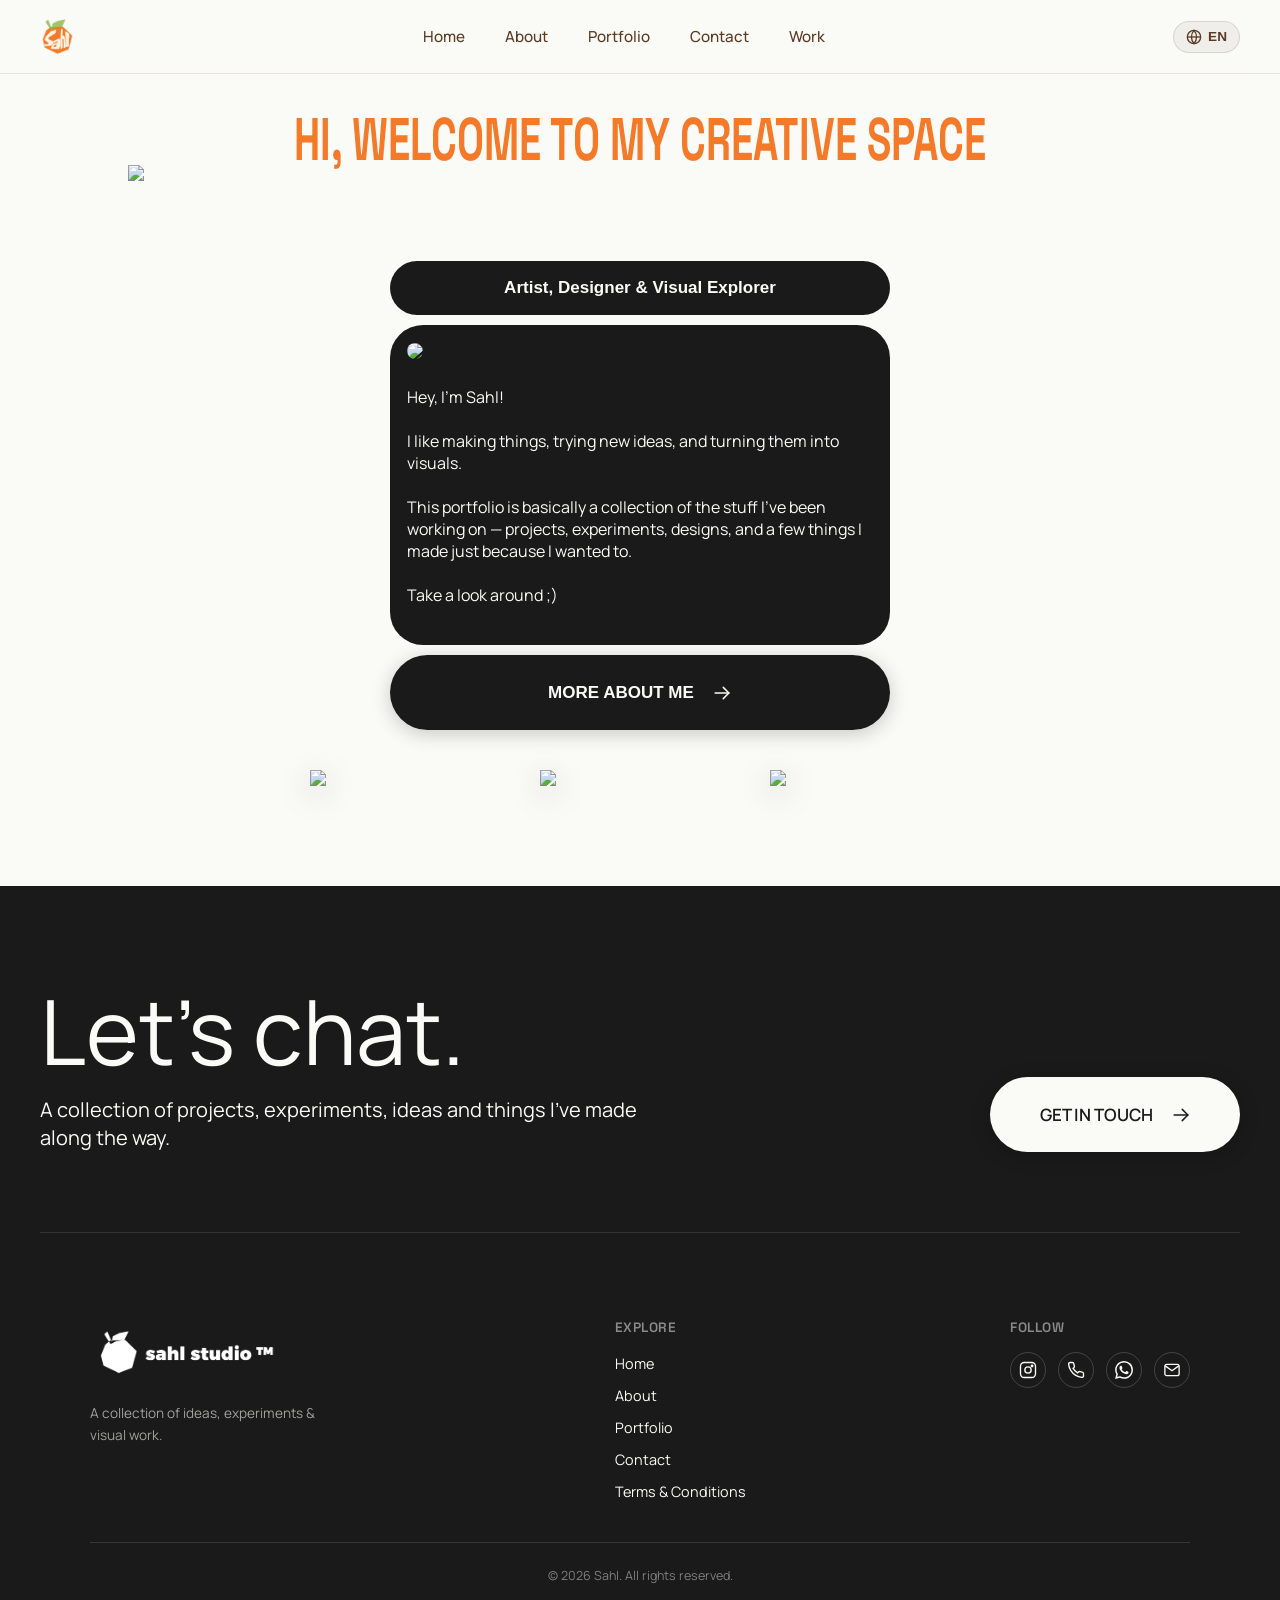
==== index.html @ f0169e0d "Update website" ====
<!DOCTYPE html>
<html lang="en">
<head>
  <meta charset="UTF-8">
  <meta http-equiv="CONTENT-TYPE" content="text/html; charset=UTF-8">
  <meta name="viewport" content="width=device-width, initial-scale=1.0">
  <meta name="description" content="Portfolio of Sahl Lahouaoui">
  <meta name="author" content="Sahl Lahouaoui">
  <meta name="theme-color" content="#1A1A1A">
  <link rel="icon" href="images/sahl studio logo favicon.webp">
  <meta property="og:title" content="Sahl Portfolio">
  <meta property="og:image" content="images/preview.jpg">
  <meta property="og:type" content="website">
  <link rel="stylesheet" href="styles/style.css"/>
  <link rel="preconnect" href="https://fonts.googleapis.com">
  <link rel="preconnect" href="https://fonts.gstatic.com" crossorigin>
  <link href="https://fonts.googleapis.com/css2?family=Manrope:wght@200..900&family=Space+Grotesk:wght@300..900&display=swap" rel="stylesheet">
  <title>Sahl Portfolio</title>
</head>
<body>
  <site-loader></site-loader>
  <script type="module" src="components/SiteLoader.js"></script>
  <site-theme></site-theme>
  <site-header></site-header>
  <protected-img></protected-img>
  
  <section class="hero">
    <h1 class="hero-titel" >Hi</h1>
    <h1 class="hero-subtitel-phone" >WELCOME TO MY CREATIVE SPACE</h1>
    <h1 class="hero-subtitel-pc" data-i18n="hero_subtitel_pc" data-i18n-fit>HI, WELCOME TO MY CREATIVE SPACE</h1>
    <img src="images/home/hero img.webp" class="hero-img protected">
  </section>
  
  <section class="about" id="about">
    <div class="item1">Artist, Designer & Visual Explorer</div>
    <div class="item2">
      <img src="images/home/my profile.webp">
      <br>
      <br>
      <p>Hey, I’m Sahl!‎
        <br><br>I like making things, trying new ideas, and turning them into visuals.‎
        <br><br>‎This portfolio is basically a collection of the stuff I’ve been working on — projects, experiments, designs, and a few things I made just because I wanted to.‎
        <br><br>Take a look around ;) <br><br>
      </p>
    </div>
    <div class="item3">
      <a href="200.html" class="about-button">
      <span data-i18n="span_about">MORE ABOUT ME</span>
        <span class="arrow">
          <svg viewBox="0 0 20 20" fill="none" aria-hidden="true">
            <path
              d="M3.125 10H16.875"
              stroke="currentColor"
              stroke-width="1.5"
              stroke-linecap="round"
              stroke-linejoin="round"
              />
            <path
              d="M11.25 4.375L16.875 10L11.25 15.625"
              stroke="currentColor"
              stroke-width="1.5"
              stroke-linecap="round"
              stroke-linejoin="round"
              />
          </svg>
        </span>
      </a>
    </div>
  </section>
  
  </section>
  <section class="portfolio">
    <div class="port-links" >
      <a href="photography.html"><img src="images/home/link-img-photo.webp" class="protected"></a>
      <a href="200.html"><img src="images/home/link-img-design.webp" class="protected"></a>
      <a href="ART.html"><img src="images/home/link-img-art.webp" class="protected"></a>
    </div>
  </section>
 
  
  
  
        <!-- =========================
           CONTACT SECTION
      ========================= -->

      <section class="contact-section" id="contact">
        <div class="contact-top">
          <div class="contact-text">
            <h2 data-i18n="h2_contact">Let’s chat.</h2>
            <p data-i18n="p_contact">A collection of projects, experiments, ideas and things I’ve made along the way.</p>
          </div>
          <a href="200.html" class="contact-button">
            <span data-i18n="span_contact">GET IN TOUCH</span>
            <span class="arrow">
              <svg viewBox="0 0 20 20" fill="none" aria-hidden="true">
                <path
                  d="M3.125 10H16.875"
                  stroke="currentColor"
                  stroke-width="1.5"
                  stroke-linecap="round"
                  stroke-linejoin="round"
                />
                <path
                  d="M11.25 4.375L16.875 10L11.25 15.625"
                  stroke="currentColor"
                  stroke-width="1.5"
                  stroke-linecap="round"
                  stroke-linejoin="round"
                />
              </svg>
            </span>
          </a>
        </div>
        <div class="contact-line"></div>
      </section>
  
  <site-footer></site-footer>
  <script type="module" src="components/SiteFooter.js"></script>
  <script type="module" src="components/SiteHeader.js"></script>
  <script type="module" src="components/Theme.js"></script>
  <script type="module" src="components/ProtectedImg.js"></script>

  <script>
const IMAGE_BACKEND = "https://image-backend-kappa.vercel.app";

document.querySelectorAll("img").forEach(img => {
    const src = img.getAttribute("src");

    if (!src || !src.startsWith("images/")) return;

    const path = src.replace(/^images\//, "");

    img.src = `${IMAGE_BACKEND}/image/${path}?width=800`;

    img.srcset = `
        ${IMAGE_BACKEND}/image/${path}?width=400 400w,
        ${IMAGE_BACKEND}/image/${path}?width=800 800w,
        ${IMAGE_BACKEND}/image/${path}?width=1200 1200w
    `;

    img.sizes = "100vw";

    img.loading = "lazy";
    img.decoding = "async";
});
</script>

</body>
</html>
---- styles/style.css ----
.invisible-space {
  display: none;
}

.hero {
  display: flex;
  flex-direction: column;
  align-items: center;
  justify-items: center;
  margin: 40px 0px 80px 0;
}

.hero-titel {
  font-size: 320px;
  font-weight: 900;
  color: var(--black);
  display: none;
}

.hero-subtitel-pc {
  font-size: 40px;
  font-weight: 900;
  color: var(--orange);
  transform: scaleY(1.5);
}

.hero-subtitel-phone {
  display: none;
}

.hero-img {
  width: 80%;
  height: auto;
}

.portfolio {
  display: flex;
  justify-content: center;
  margin: 40px 0 100px 0;
}

.port-links {
  display: flex;
  justify-content: center;
  align-items: center;
  gap: 30px;
}

.port-links img {
  width: 200px;
  height: auto;
  display: block;
  filter: drop-shadow(0 8px 15px rgba(0, 0, 0, 0.2));
}
    
        /* =========================
           CONTACT
        ========================= */
.contact-section {
  background: var(--black);
  color: var(--white);
  padding: 100px 40px 30px;
  margin-top: 30px;
}

.contact-top {
  display: flex;
  justify-content: space-between;
  align-items: flex-end;
  gap: 60px;
}

.contact-text {
  max-width: 700px;
}

.contact-text h2 {
  margin: 0 0 20px;
  font-size: 90px;
  font-weight: 400;
  line-height: 1;
}

.contact-text p {
  margin: 0;
  max-width: 650px;
  font-size: 20px;
  line-height: 1.4;
}

.contact-line {
  width: 100%;
  height: 1px;
  background: #333;
  margin-top: 80px;
}
.contact-button{
  background: var(--white);
  color: var(--black);
}


/*==========================
      About section
============================*/

.about {
  display: grid;
  grid-template-columns: 500px;
  grid-template-rows: auto;
  gap: 10px;
  
  justify-content: center;
  align-content: center;
}

.item1,
.item2,
.item3 {
  background-color: var(--black);
  color: var(--white);
  padding: 17px;
  border-radius: 33px;
  
  font-size: 17px;
  font-family: 'Manrope' , sans-serif;
}

.item1 {
  border-radius: 100px;
  font-family: 'SpaceGrotesk', sans-serif;
  text-align: center;
  font-weight: 600;
}

.item2 {
  font-size: 16px;
}
.item2 img {
  width: 150px;
  height: auto;
  border-radius: 15px;
}

.item3 {
  border-radius: 100px;
  padding: 0;
  font-family: 'SpaceGrotesk', sans-serif;
}
.item3 a {
  color: var(--white);
}


/* ======= buttons css =======*/
.about-button,
.contact-button {
  min-width: 250px;
  height: 75px;
  
  display: flex;
  align-items: center;
  justify-content: center;
  gap: 18px;
  

  border-radius: 100px;
  text-decoration: none;

  font-size: 17px;
  font-weight: 600;

  box-shadow: 0 4px 20px rgba(0, 0, 0, 0.2);

  transition:
  transform 0.2s ease,
  box-shadow 0.2s ease,
  filter 0.2s ease;
}
.about-button .arrow,
.contact-button .arrow {
  width: 20px;
  height: 20px;
  display: flex;
  flex-shrink: 0;
  
  transition: transform 0.3s ease;
}
.about-button svg,
.contact-button svg {
  width: 100%;
  height: 100%;
}
.about-button:horer,
.contact-button:hover {
  filter: brightness(1.1);
}
.about-button:horer .arrow,
.contact-button:hover .arrow {
  transform: translateX(6px);
}
.about-button:active,
.contact-button:active {
  transform: translateY(3px);
  box-shadow: 0 1px 0 rgba(0, 0, 0, 0.2);
  filter: brightness(0.95);
}
/* ===== RESPONSIVE: phone size ===== */
@media (max-width: 768px) {
  .hero {
    margin-top: 0;
    width: 100%;
    max-width: 100vw;
    overflow: hidden;
  }
  .hero-titel{
    margin-top: 40px;
    line-height: 0.7;
    display: block;
  }
    
  .hero-subtitel-pc {
    display: none;
  }
    
  .hero-subtitel-phone {
    font-size: 17px;
    font-weight: 900;
    color: var(--orange);
    display: block;
  }
  .hero-img {
    width: 180%;
    margin-top: 10px;
  }
  .port-links {
    flex-direction: column;
  }
  .port-links {
    gap: 20px;
  }
  .contact-section {
    padding: 60px 24px 25px;
  }
  .contact-top {
    display: block;
  }
  .contact-text {
    max-width: none;
  }

  .contact-text h2 {
    font-size: 58px;
    margin-bottom: 35px;
    letter-spacing: -2px;
  }

  .contact-text p {
    font-size: 21px;
    line-height: 1.45;
    margin-bottom: 55px;
  }

  .contact-button {
    width: 100%;
    min-width: 0;
    height: 95px;
    font-size: 18px;
  }

  .contact-line {
    margin-top: 60px;
  }
  .about {
    grid-template-columns: 330px; 
  }
}
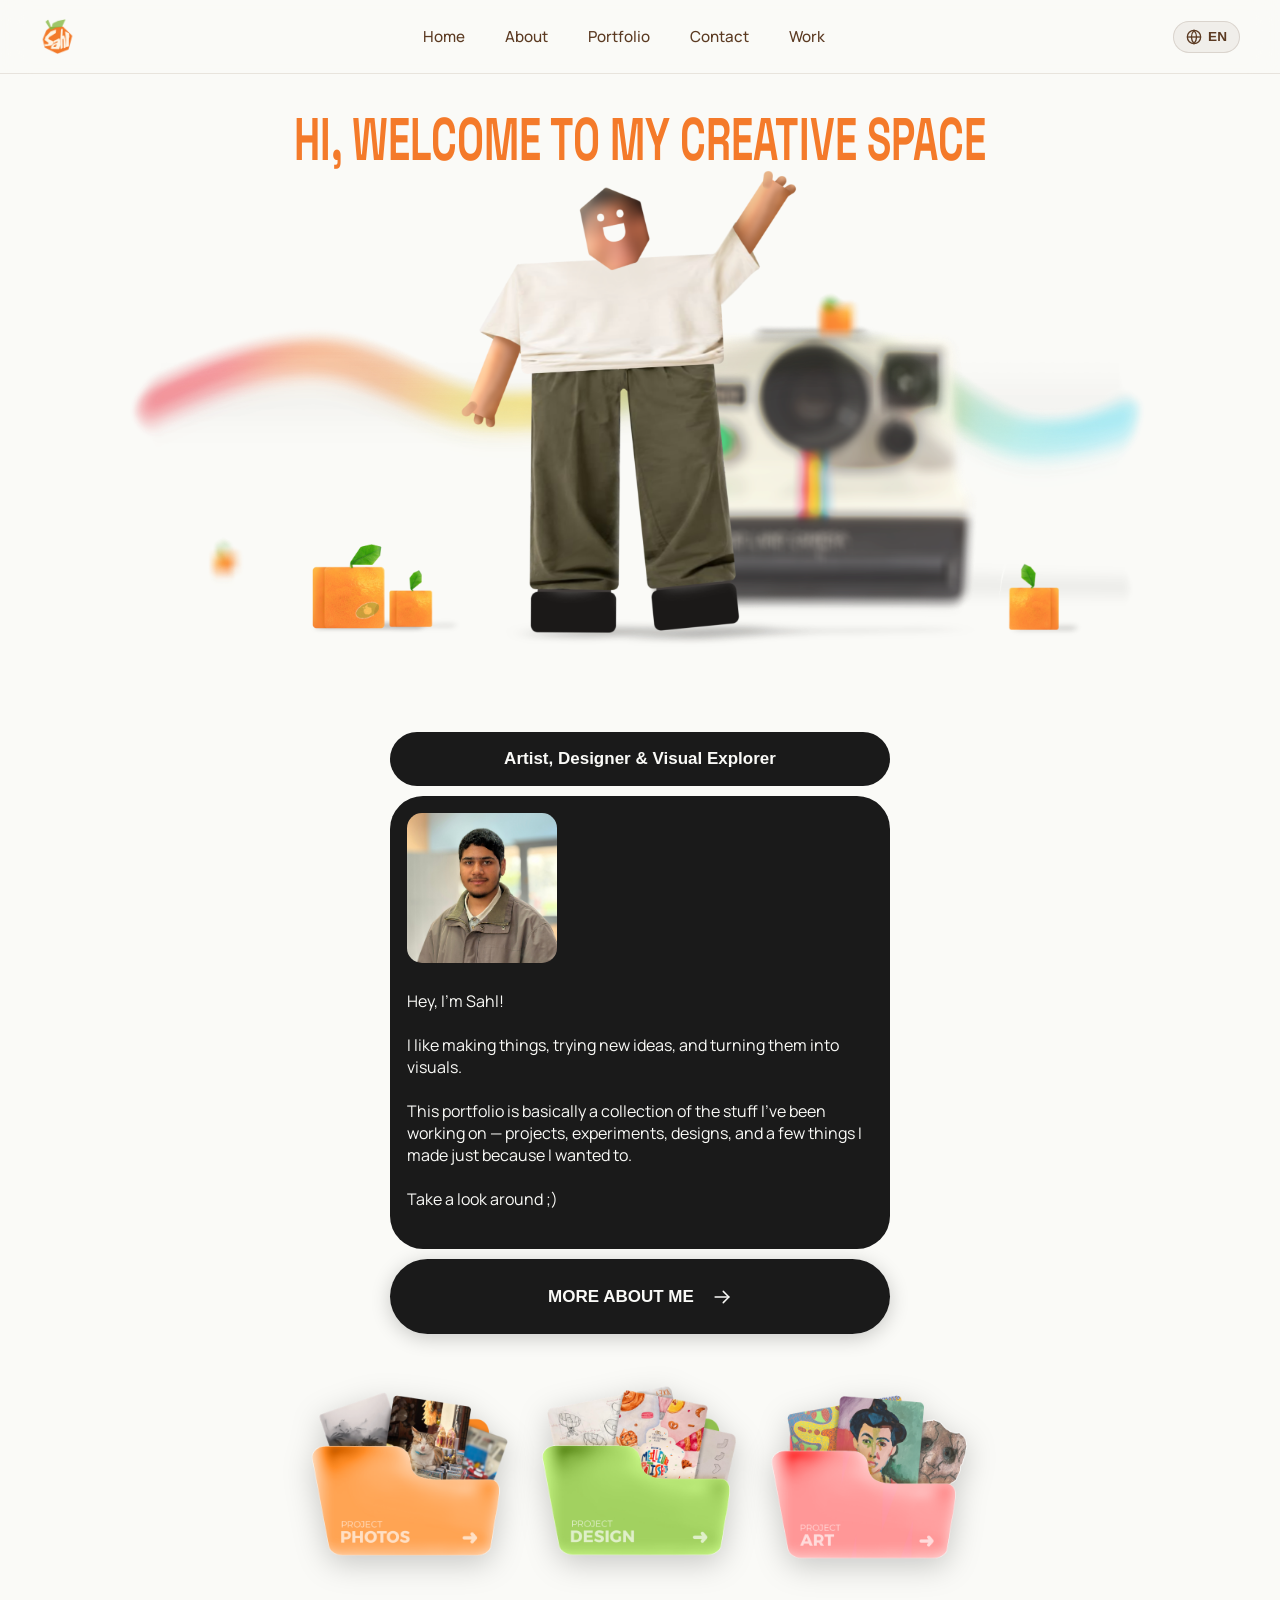
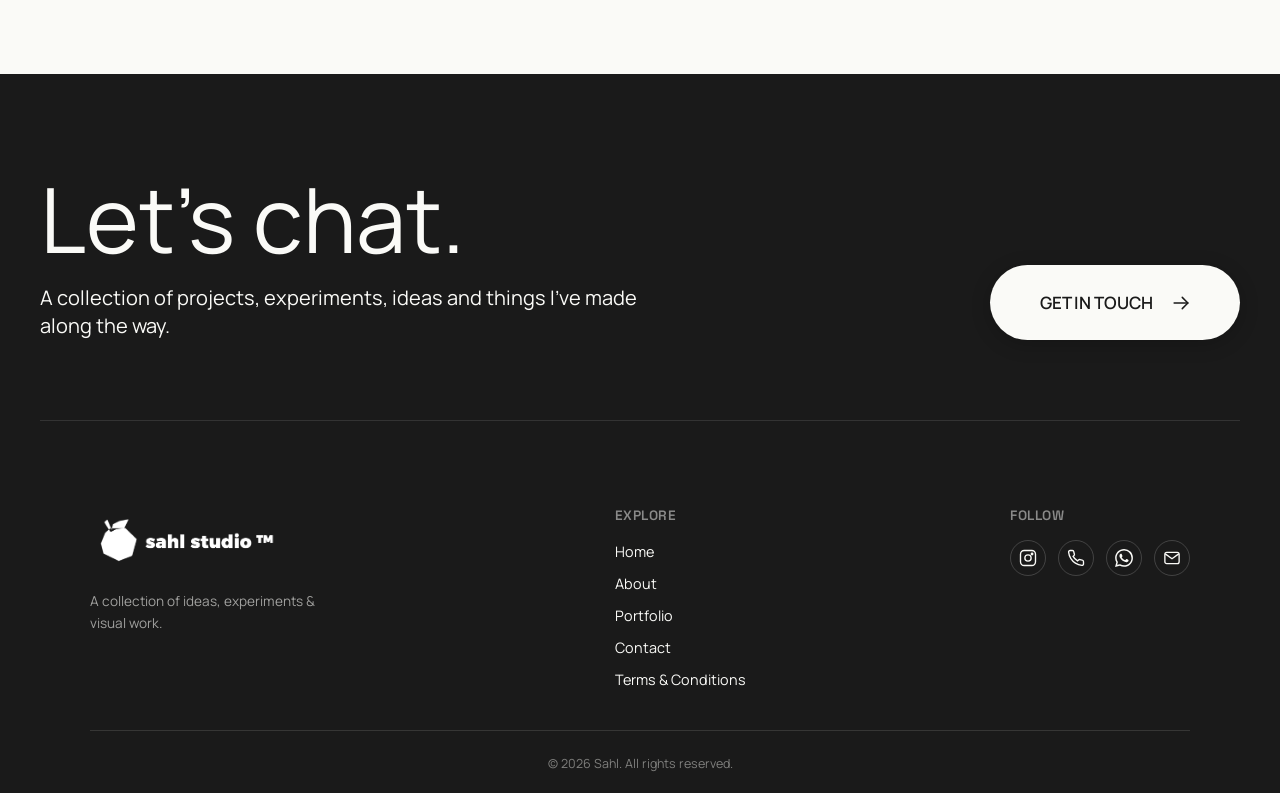
==== commit d3e84a72: "Update website" ====
--- a/index.html
+++ b/index.html
@@ -121,30 +121,7 @@
   <script type="module" src="components/Theme.js"></script>
   <script type="module" src="components/ProtectedImg.js"></script>
 
-  <script>
-const IMAGE_BACKEND = "https://image-backend-kappa.vercel.app";
-
-document.querySelectorAll("img").forEach(img => {
-    const src = img.getAttribute("src");
-
-    if (!src || !src.startsWith("images/")) return;
-
-    const path = src.replace(/^images\//, "");
-
-    img.src = `${IMAGE_BACKEND}/image/${path}?width=800`;
-
-    img.srcset = `
-        ${IMAGE_BACKEND}/image/${path}?width=400 400w,
-        ${IMAGE_BACKEND}/image/${path}?width=800 800w,
-        ${IMAGE_BACKEND}/image/${path}?width=1200 1200w
-    `;
-
-    img.sizes = "100vw";
-
-    img.loading = "lazy";
-    img.decoding = "async";
-});
-</script>
+  
 
 </body>
 </html>
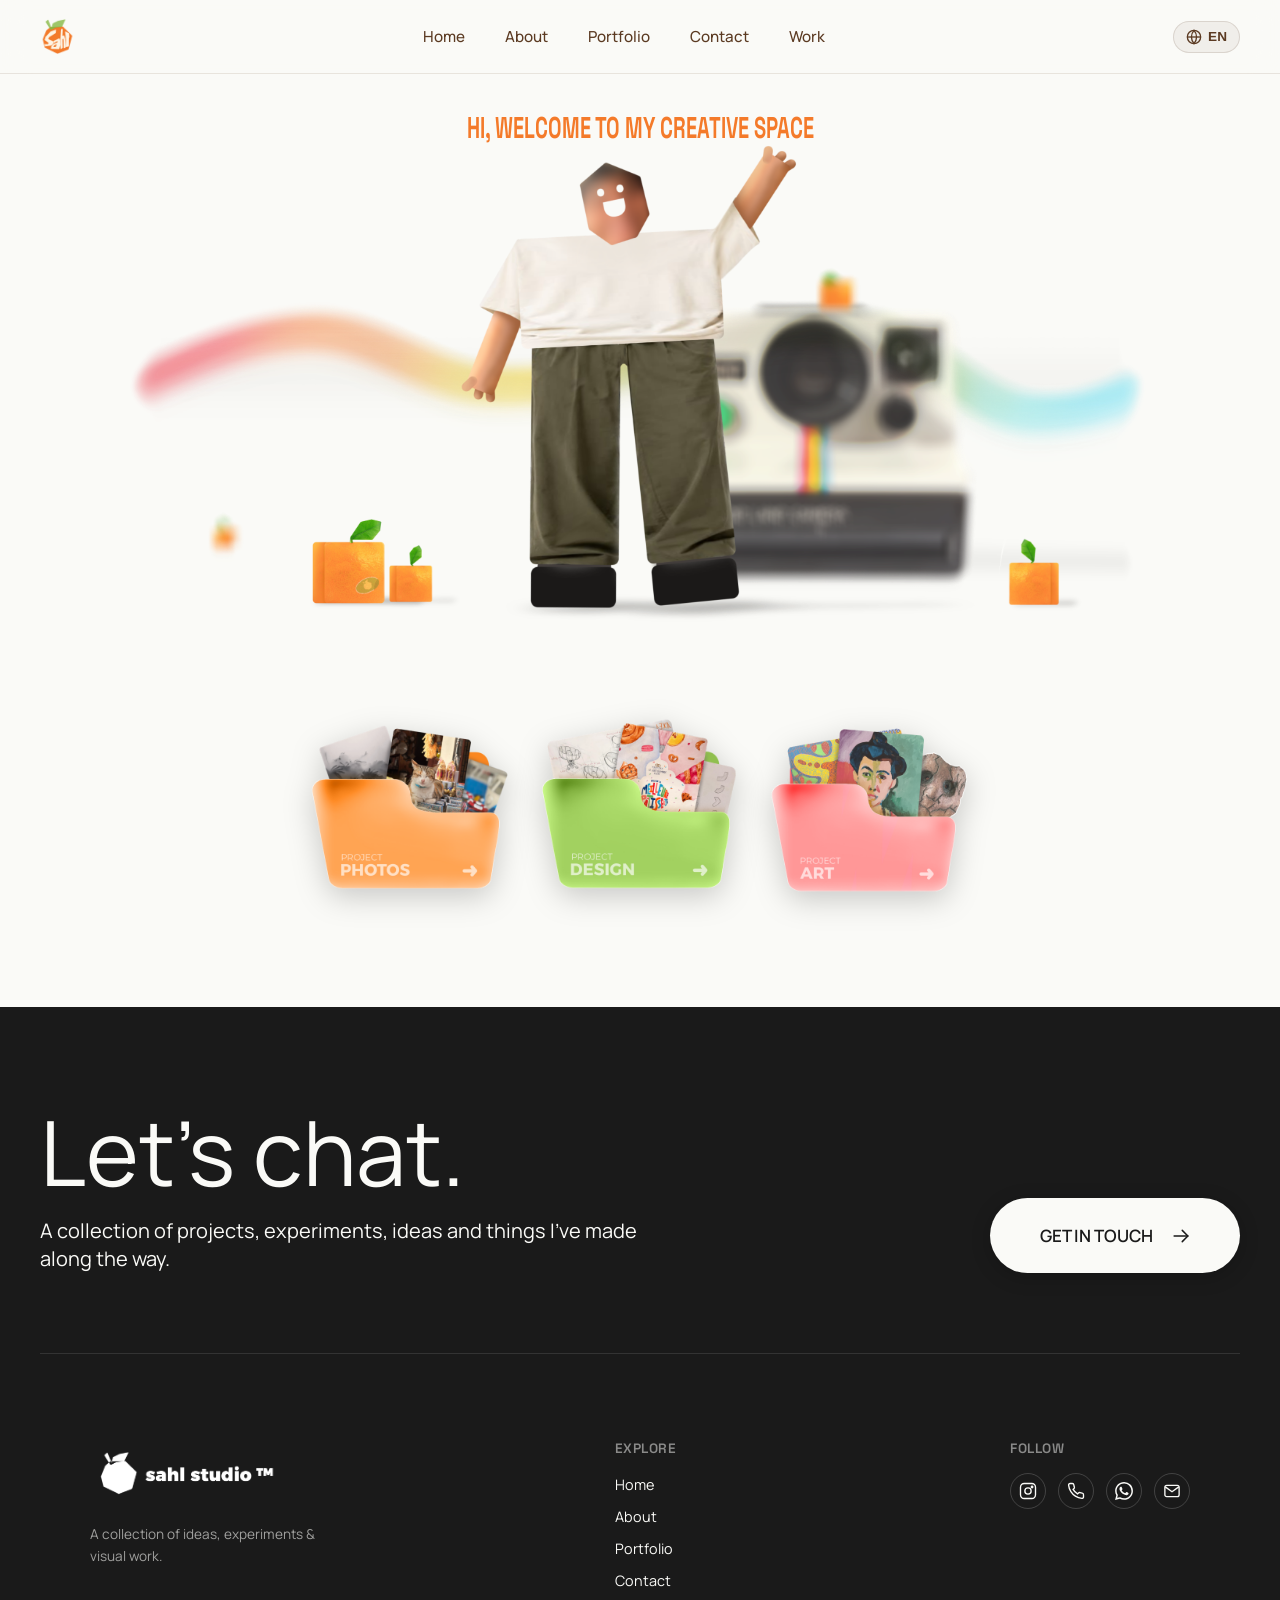
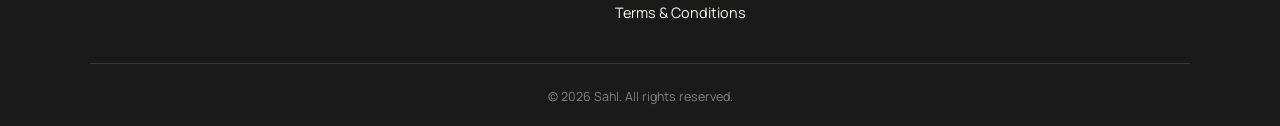
==== commit 2675b1f5: "Update website" ====
--- a/index.html
+++ b/index.html
@@ -1,127 +1,95 @@
-<!DOCTYPE html>
+<!doctype html>
 <html lang="en">
-<head>
-  <meta charset="UTF-8">
-  <meta http-equiv="CONTENT-TYPE" content="text/html; charset=UTF-8">
-  <meta name="viewport" content="width=device-width, initial-scale=1.0">
-  <meta name="description" content="Portfolio of Sahl Lahouaoui">
-  <meta name="author" content="Sahl Lahouaoui">
-  <meta name="theme-color" content="#1A1A1A">
-  <link rel="icon" href="images/sahl studio logo favicon.webp">
-  <meta property="og:title" content="Sahl Portfolio">
-  <meta property="og:image" content="images/preview.jpg">
-  <meta property="og:type" content="website">
-  <link rel="stylesheet" href="styles/style.css"/>
-  <link rel="preconnect" href="https://fonts.googleapis.com">
-  <link rel="preconnect" href="https://fonts.gstatic.com" crossorigin>
-  <link href="https://fonts.googleapis.com/css2?family=Manrope:wght@200..900&family=Space+Grotesk:wght@300..900&display=swap" rel="stylesheet">
-  <title>Sahl Portfolio</title>
-</head>
-<body>
-  <site-loader></site-loader>
-  <script type="module" src="components/SiteLoader.js"></script>
-  <site-theme></site-theme>
-  <site-header></site-header>
-  <protected-img></protected-img>
-  
-  <section class="hero">
-    <h1 class="hero-titel" >Hi</h1>
-    <h1 class="hero-subtitel-phone" >WELCOME TO MY CREATIVE SPACE</h1>
-    <h1 class="hero-subtitel-pc" data-i18n="hero_subtitel_pc" data-i18n-fit>HI, WELCOME TO MY CREATIVE SPACE</h1>
-    <img src="images/home/hero img.webp" class="hero-img protected">
-  </section>
-  
-  <section class="about" id="about">
-    <div class="item1">Artist, Designer & Visual Explorer</div>
-    <div class="item2">
-      <img src="images/home/my profile.webp">
-      <br>
-      <br>
-      <p>Hey, I’m Sahl!‎
-        <br><br>I like making things, trying new ideas, and turning them into visuals.‎
-        <br><br>‎This portfolio is basically a collection of the stuff I’ve been working on — projects, experiments, designs, and a few things I made just because I wanted to.‎
-        <br><br>Take a look around ;) <br><br>
-      </p>
-    </div>
-    <div class="item3">
-      <a href="200.html" class="about-button">
-      <span data-i18n="span_about">MORE ABOUT ME</span>
-        <span class="arrow">
-          <svg viewBox="0 0 20 20" fill="none" aria-hidden="true">
-            <path
-              d="M3.125 10H16.875"
-              stroke="currentColor"
-              stroke-width="1.5"
-              stroke-linecap="round"
-              stroke-linejoin="round"
-              />
-            <path
-              d="M11.25 4.375L16.875 10L11.25 15.625"
-              stroke="currentColor"
-              stroke-width="1.5"
-              stroke-linecap="round"
-              stroke-linejoin="round"
-              />
-          </svg>
-        </span>
-      </a>
-    </div>
-  </section>
-  
-  </section>
-  <section class="portfolio">
-    <div class="port-links" >
-      <a href="photography.html"><img src="images/home/link-img-photo.webp" class="protected"></a>
-      <a href="200.html"><img src="images/home/link-img-design.webp" class="protected"></a>
-      <a href="ART.html"><img src="images/home/link-img-art.webp" class="protected"></a>
-    </div>
-  </section>
- 
-  
-  
-  
+    <head>
+        <meta charset="UTF-8" />
+        <meta http-equiv="CONTENT-TYPE" content="text/html; charset=UTF-8" />
+        <meta name="viewport" content="width=device-width, initial-scale=1.0" />
+        <meta name="description" content="Portfolio of Sahl Lahouaoui" />
+        <meta name="author" content="Sahl Lahouaoui" />
+        <meta name="theme-color" content="#1A1A1A" />
+        <link rel="icon" href="images/sahl studio logo favicon.webp" />
+        <meta property="og:title" content="Sahl Portfolio" />
+        <meta property="og:image" content="images/preview.jpg" />
+        <meta property="og:type" content="website" />
+        <link rel="stylesheet" href="styles/style.css" />
+        <link rel="preconnect" href="https://fonts.googleapis.com" />
+        <link rel="preconnect" href="https://fonts.gstatic.com" crossorigin />
+        <link
+            rel="stylesheet"
+            href="https://fonts.googleapis.com/css2?family=Manrope:wght@200..800&family=Space+Grotesk:wght@300..700&display=swap"
+        />
+        <title>Sahl Portfolio</title>
+    </head>
+    <body>
+        <site-loader></site-loader>
+        <script type="module" src="components/SiteLoader.js"></script>
+        <site-theme></site-theme>
+        <site-header></site-header>
+        <protected-img></protected-img>
+
+        <section class="hero">
+            <h1 class="hero-titel">Hi</h1>
+            <h1 class="hero-subtitel-phone">WELCOME TO MY CREATIVE SPACE</h1>
+            <h1 class="hero-subtitel-pc" data-i18n="hero_subtitel_pc" data-i18n-fit>
+                HI, WELCOME TO MY CREATIVE SPACE
+            </h1>
+            <img src="images/home/hero img.webp" class="hero-img protected" />
+        </section>
+
+        <section class="portfolio">
+            <div class="port-links">
+                <a href="photography.html"
+                    ><img src="images/home/link-img-photo.webp" class="protected"
+                /></a>
+                <a href="design.html"
+                    ><img src="images/home/link-img-design.webp" class="protected"
+                /></a>
+                <a href="ART.html"><img src="images/home/link-img-art.webp" class="protected" /></a>
+            </div>
+        </section>
+
         <!-- =========================
            CONTACT SECTION
       ========================= -->
 
-      <section class="contact-section" id="contact">
-        <div class="contact-top">
-          <div class="contact-text">
-            <h2 data-i18n="h2_contact">Let’s chat.</h2>
-            <p data-i18n="p_contact">A collection of projects, experiments, ideas and things I’ve made along the way.</p>
-          </div>
-          <a href="200.html" class="contact-button">
-            <span data-i18n="span_contact">GET IN TOUCH</span>
-            <span class="arrow">
-              <svg viewBox="0 0 20 20" fill="none" aria-hidden="true">
-                <path
-                  d="M3.125 10H16.875"
-                  stroke="currentColor"
-                  stroke-width="1.5"
-                  stroke-linecap="round"
-                  stroke-linejoin="round"
-                />
-                <path
-                  d="M11.25 4.375L16.875 10L11.25 15.625"
-                  stroke="currentColor"
-                  stroke-width="1.5"
-                  stroke-linecap="round"
-                  stroke-linejoin="round"
-                />
-              </svg>
-            </span>
-          </a>
-        </div>
-        <div class="contact-line"></div>
-      </section>
-  
-  <site-footer></site-footer>
-  <script type="module" src="components/SiteFooter.js"></script>
-  <script type="module" src="components/SiteHeader.js"></script>
-  <script type="module" src="components/Theme.js"></script>
-  <script type="module" src="components/ProtectedImg.js"></script>
+        <section class="contact-section" id="contact">
+            <div class="contact-top">
+                <div class="contact-text">
+                    <h2 data-i18n="h2_contact">Let’s chat.</h2>
+                    <p data-i18n="p_contact">
+                        A collection of projects, experiments, ideas and things I’ve made along the
+                        way.
+                    </p>
+                </div>
+                <a href="200.html" class="contact-button">
+                    <span data-i18n="span_contact">GET IN TOUCH</span>
+                    <span class="arrow">
+                        <svg viewBox="0 0 20 20" fill="none" aria-hidden="true">
+                            <path
+                                d="M3.125 10H16.875"
+                                stroke="currentColor"
+                                stroke-width="1.5"
+                                stroke-linecap="round"
+                                stroke-linejoin="round"
+                            />
+                            <path
+                                d="M11.25 4.375L16.875 10L11.25 15.625"
+                                stroke="currentColor"
+                                stroke-width="1.5"
+                                stroke-linecap="round"
+                                stroke-linejoin="round"
+                            />
+                        </svg>
+                    </span>
+                </a>
+            </div>
+            <div class="contact-line"></div>
+        </section>
 
-  
-
-</body>
+        <site-footer></site-footer>
+        <script type="module" src="components/SiteFooter.js"></script>
+        <script type="module" src="components/SiteHeader.js"></script>
+        <script type="module" src="components/Theme.js"></script>
+        <script type="module" src="components/ProtectedImg.js"></script>
+    </body>
 </html>
--- a/styles/style.css
+++ b/styles/style.css
@@ -1,281 +1,220 @@
-
-
 .invisible-space {
-  display: none;
+    display: none;
 }
 
 .hero {
-  display: flex;
-  flex-direction: column;
-  align-items: center;
-  justify-items: center;
-  margin: 40px 0px 80px 0;
+    display: flex;
+    flex-direction: column;
+    align-items: center;
+    justify-items: center;
+    margin: 40px 0px 80px 0;
 }
 
 .hero-titel {
-  font-size: 320px;
-  font-weight: 900;
-  color: var(--black);
-  display: none;
+    font-size: 320px;
+    font-weight: 900;
+    color: var(--black);
+    display: none;
 }
 
 .hero-subtitel-pc {
-  font-size: 40px;
-  font-weight: 900;
-  color: var(--orange);
-  transform: scaleY(1.5);
+    font-size: 20px;
+    font-weight: 900;
+    color: var(--orange);
+    transform: scaleY(1.5);
 }
 
 .hero-subtitel-phone {
-  display: none;
+    display: none;
 }
 
 .hero-img {
-  width: 80%;
-  height: auto;
+    width: 80%;
+    height: auto;
 }
 
 .portfolio {
-  display: flex;
-  justify-content: center;
-  margin: 40px 0 100px 0;
+    display: flex;
+    justify-content: center;
+    margin: 40px 0 100px 0;
 }
 
 .port-links {
-  display: flex;
-  justify-content: center;
-  align-items: center;
-  gap: 30px;
+    display: flex;
+    justify-content: center;
+    align-items: center;
+    gap: 30px;
 }
 
 .port-links img {
-  width: 200px;
-  height: auto;
-  display: block;
-  filter: drop-shadow(0 8px 15px rgba(0, 0, 0, 0.2));
-}
-    
-        /* =========================
+    width: 200px;
+    height: auto;
+    display: block;
+    filter: drop-shadow(0 8px 15px rgba(0, 0, 0, 0.2));
+    transition: transform 0.3s ease;
+}
+.port-links img:hover {
+    transform: scale(1.05);
+}
+
+/* =========================
            CONTACT
-        ========================= */
+========================= */
 .contact-section {
-  background: var(--black);
-  color: var(--white);
-  padding: 100px 40px 30px;
-  margin-top: 30px;
+    background: var(--black);
+    color: var(--white);
+    padding: 100px 40px 30px;
+    margin-top: 30px;
 }
 
 .contact-top {
-  display: flex;
-  justify-content: space-between;
-  align-items: flex-end;
-  gap: 60px;
+    display: flex;
+    justify-content: space-between;
+    align-items: flex-end;
+    gap: 60px;
 }
 
 .contact-text {
-  max-width: 700px;
+    max-width: 700px;
 }
 
 .contact-text h2 {
-  margin: 0 0 20px;
-  font-size: 90px;
-  font-weight: 400;
-  line-height: 1;
+    margin: 0 0 20px;
+    font-size: 90px;
+    font-weight: 400;
+    line-height: 1;
 }
 
 .contact-text p {
-  margin: 0;
-  max-width: 650px;
-  font-size: 20px;
-  line-height: 1.4;
+    margin: 0;
+    max-width: 650px;
+    font-size: 20px;
+    line-height: 1.4;
 }
 
 .contact-line {
-  width: 100%;
-  height: 1px;
-  background: #333;
-  margin-top: 80px;
-}
-.contact-button{
-  background: var(--white);
-  color: var(--black);
-}
-
-
-/*==========================
-      About section
-============================*/
-
-.about {
-  display: grid;
-  grid-template-columns: 500px;
-  grid-template-rows: auto;
-  gap: 10px;
-  
-  justify-content: center;
-  align-content: center;
-}
-
-.item1,
-.item2,
-.item3 {
-  background-color: var(--black);
-  color: var(--white);
-  padding: 17px;
-  border-radius: 33px;
-  
-  font-size: 17px;
-  font-family: 'Manrope' , sans-serif;
-}
-
-.item1 {
-  border-radius: 100px;
-  font-family: 'SpaceGrotesk', sans-serif;
-  text-align: center;
-  font-weight: 600;
-}
-
-.item2 {
-  font-size: 16px;
-}
-.item2 img {
-  width: 150px;
-  height: auto;
-  border-radius: 15px;
-}
-
-.item3 {
-  border-radius: 100px;
-  padding: 0;
-  font-family: 'SpaceGrotesk', sans-serif;
-}
-.item3 a {
-  color: var(--white);
-}
-
+    width: 100%;
+    height: 1px;
+    background: #333;
+    margin-top: 80px;
+}
+.contact-button {
+    background: var(--white);
+    color: var(--black);
+}
 
 /* ======= buttons css =======*/
 .about-button,
 .contact-button {
-  min-width: 250px;
-  height: 75px;
-  
-  display: flex;
-  align-items: center;
-  justify-content: center;
-  gap: 18px;
-  
-
-  border-radius: 100px;
-  text-decoration: none;
-
-  font-size: 17px;
-  font-weight: 600;
-
-  box-shadow: 0 4px 20px rgba(0, 0, 0, 0.2);
-
-  transition:
-  transform 0.2s ease,
-  box-shadow 0.2s ease,
-  filter 0.2s ease;
+    min-width: 250px;
+    height: 75px;
+
+    display: flex;
+    align-items: center;
+    justify-content: center;
+    gap: 18px;
+
+    border-radius: 100px;
+    text-decoration: none;
+
+    font-size: 17px;
+    font-weight: 600;
+
+    box-shadow: 0 4px 20px rgba(0, 0, 0, 0.2);
+
+    transition:
+        transform 0.2s ease,
+        box-shadow 0.2s ease,
+        filter 0.2s ease;
 }
 .about-button .arrow,
 .contact-button .arrow {
-  width: 20px;
-  height: 20px;
-  display: flex;
-  flex-shrink: 0;
-  
-  transition: transform 0.3s ease;
-}
-.about-button svg,
+    width: 20px;
+    height: 20px;
+    display: flex;
+    flex-shrink: 0;
+
+    transition: transform 0.3s ease;
+}
 .contact-button svg {
-  width: 100%;
-  height: 100%;
-}
-.about-button:horer,
+    width: 100%;
+    height: 100%;
+}
 .contact-button:hover {
-  filter: brightness(1.1);
-}
-.about-button:horer .arrow,
+    filter: brightness(1.1);
+}
 .contact-button:hover .arrow {
-  transform: translateX(6px);
-}
-.about-button:active,
+    transform: translateX(6px);
+}
 .contact-button:active {
-  transform: translateY(3px);
-  box-shadow: 0 1px 0 rgba(0, 0, 0, 0.2);
-  filter: brightness(0.95);
+    transform: translateY(3px);
+    box-shadow: 0 1px 0 rgba(0, 0, 0, 0.2);
+    filter: brightness(0.95);
 }
 /* ===== RESPONSIVE: phone size ===== */
 @media (max-width: 768px) {
-  .hero {
-    margin-top: 0;
-    width: 100%;
-    max-width: 100vw;
-    overflow: hidden;
-  }
-  .hero-titel{
-    margin-top: 40px;
-    line-height: 0.7;
-    display: block;
-  }
-    
-  .hero-subtitel-pc {
-    display: none;
-  }
-    
-  .hero-subtitel-phone {
-    font-size: 17px;
-    font-weight: 900;
-    color: var(--orange);
-    display: block;
-  }
-  .hero-img {
-    width: 180%;
-    margin-top: 10px;
-  }
-  .port-links {
-    flex-direction: column;
-  }
-  .port-links {
-    gap: 20px;
-  }
-  .contact-section {
-    padding: 60px 24px 25px;
-  }
-  .contact-top {
-    display: block;
-  }
-  .contact-text {
-    max-width: none;
-  }
-
-  .contact-text h2 {
-    font-size: 58px;
-    margin-bottom: 35px;
-    letter-spacing: -2px;
-  }
-
-  .contact-text p {
-    font-size: 21px;
-    line-height: 1.45;
-    margin-bottom: 55px;
-  }
-
-  .contact-button {
-    width: 100%;
-    min-width: 0;
-    height: 95px;
-    font-size: 18px;
-  }
-
-  .contact-line {
-    margin-top: 60px;
-  }
-  .about {
-    grid-template-columns: 330px; 
-  }
-}
-    
-    +    .hero {
+        margin-top: 0;
+        width: 100%;
+        max-width: 100vw;
+        overflow: hidden;
+    }
+    .hero-titel {
+        margin-top: 40px;
+        line-height: 0.7;
+        display: block;
+    }
+
+    .hero-subtitel-pc {
+        display: none;
+    }
+
+    .hero-subtitel-phone {
+        font-size: 17px;
+        font-weight: 900;
+        color: var(--orange);
+        display: block;
+    }
+    .hero-img {
+        width: 180%;
+        margin-top: 10px;
+    }
+    .port-links {
+        flex-direction: column;
+    }
+    .port-links {
+        gap: 20px;
+    }
+    .contact-section {
+        padding: 60px 24px 25px;
+    }
+    .contact-top {
+        display: block;
+    }
+    .contact-text {
+        max-width: none;
+    }
+
+    .contact-text h2 {
+        font-size: 58px;
+        margin-bottom: 35px;
+        letter-spacing: -2px;
+    }
+
+    .contact-text p {
+        font-size: 21px;
+        line-height: 1.45;
+        margin-bottom: 55px;
+    }
+
+    .contact-button {
+        width: 100%;
+        min-width: 0;
+        height: 95px;
+        font-size: 18px;
+    }
+
+    .contact-line {
+        margin-top: 60px;
+    }
+}
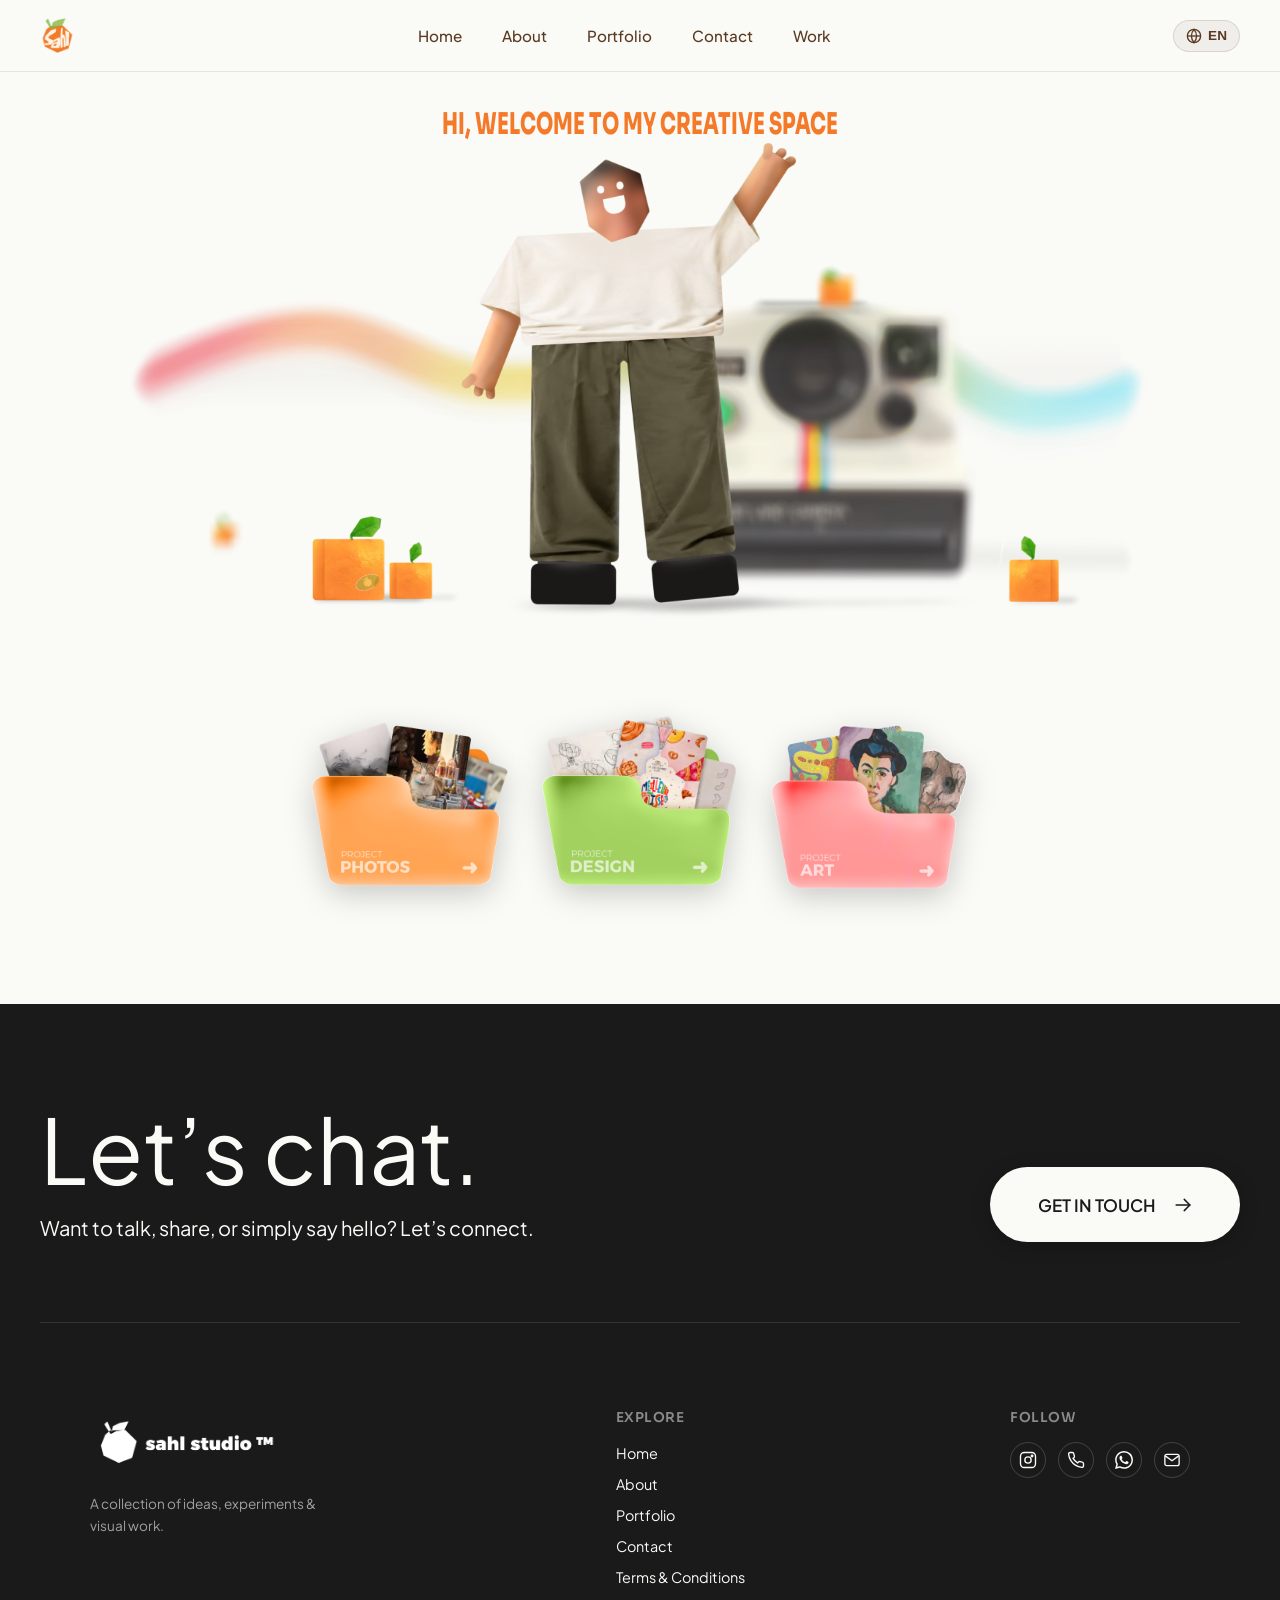
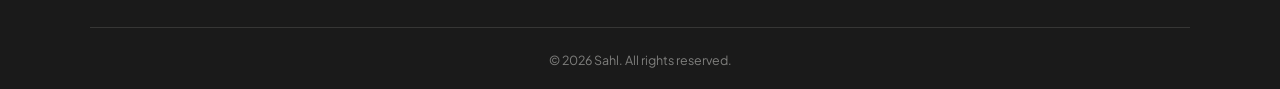
==== commit 66395245: "Update website" ====
--- a/index.html
+++ b/index.html
@@ -13,11 +13,11 @@
         <meta property="og:type" content="website" />
         <link rel="stylesheet" href="styles/style.css" />
         <link rel="preconnect" href="https://fonts.googleapis.com" />
-        <link rel="preconnect" href="https://fonts.gstatic.com" crossorigin />
-        <link
-            rel="stylesheet"
-            href="https://fonts.googleapis.com/css2?family=Manrope:wght@200..800&family=Space+Grotesk:wght@300..700&display=swap"
-        />
+<link rel="preconnect" href="https://fonts.gstatic.com" crossorigin />
+<link
+    rel="stylesheet"
+    href="https://fonts.googleapis.com/css2?family=Plus+Jakarta+Sans:wght@200..800&family=Sora:wght@100..800&display=swap"
+/>
         <title>Sahl Portfolio</title>
     </head>
     <body>
@@ -57,11 +57,10 @@
                 <div class="contact-text">
                     <h2 data-i18n="h2_contact">Let’s chat.</h2>
                     <p data-i18n="p_contact">
-                        A collection of projects, experiments, ideas and things I’ve made along the
-                        way.
+                        Want to talk, share, or simply say hello? Let’s connect.
                     </p>
                 </div>
-                <a href="200.html" class="contact-button">
+                <a href="contact.html" class="contact-button">
                     <span data-i18n="span_contact">GET IN TOUCH</span>
                     <span class="arrow">
                         <svg viewBox="0 0 20 20" fill="none" aria-hidden="true">
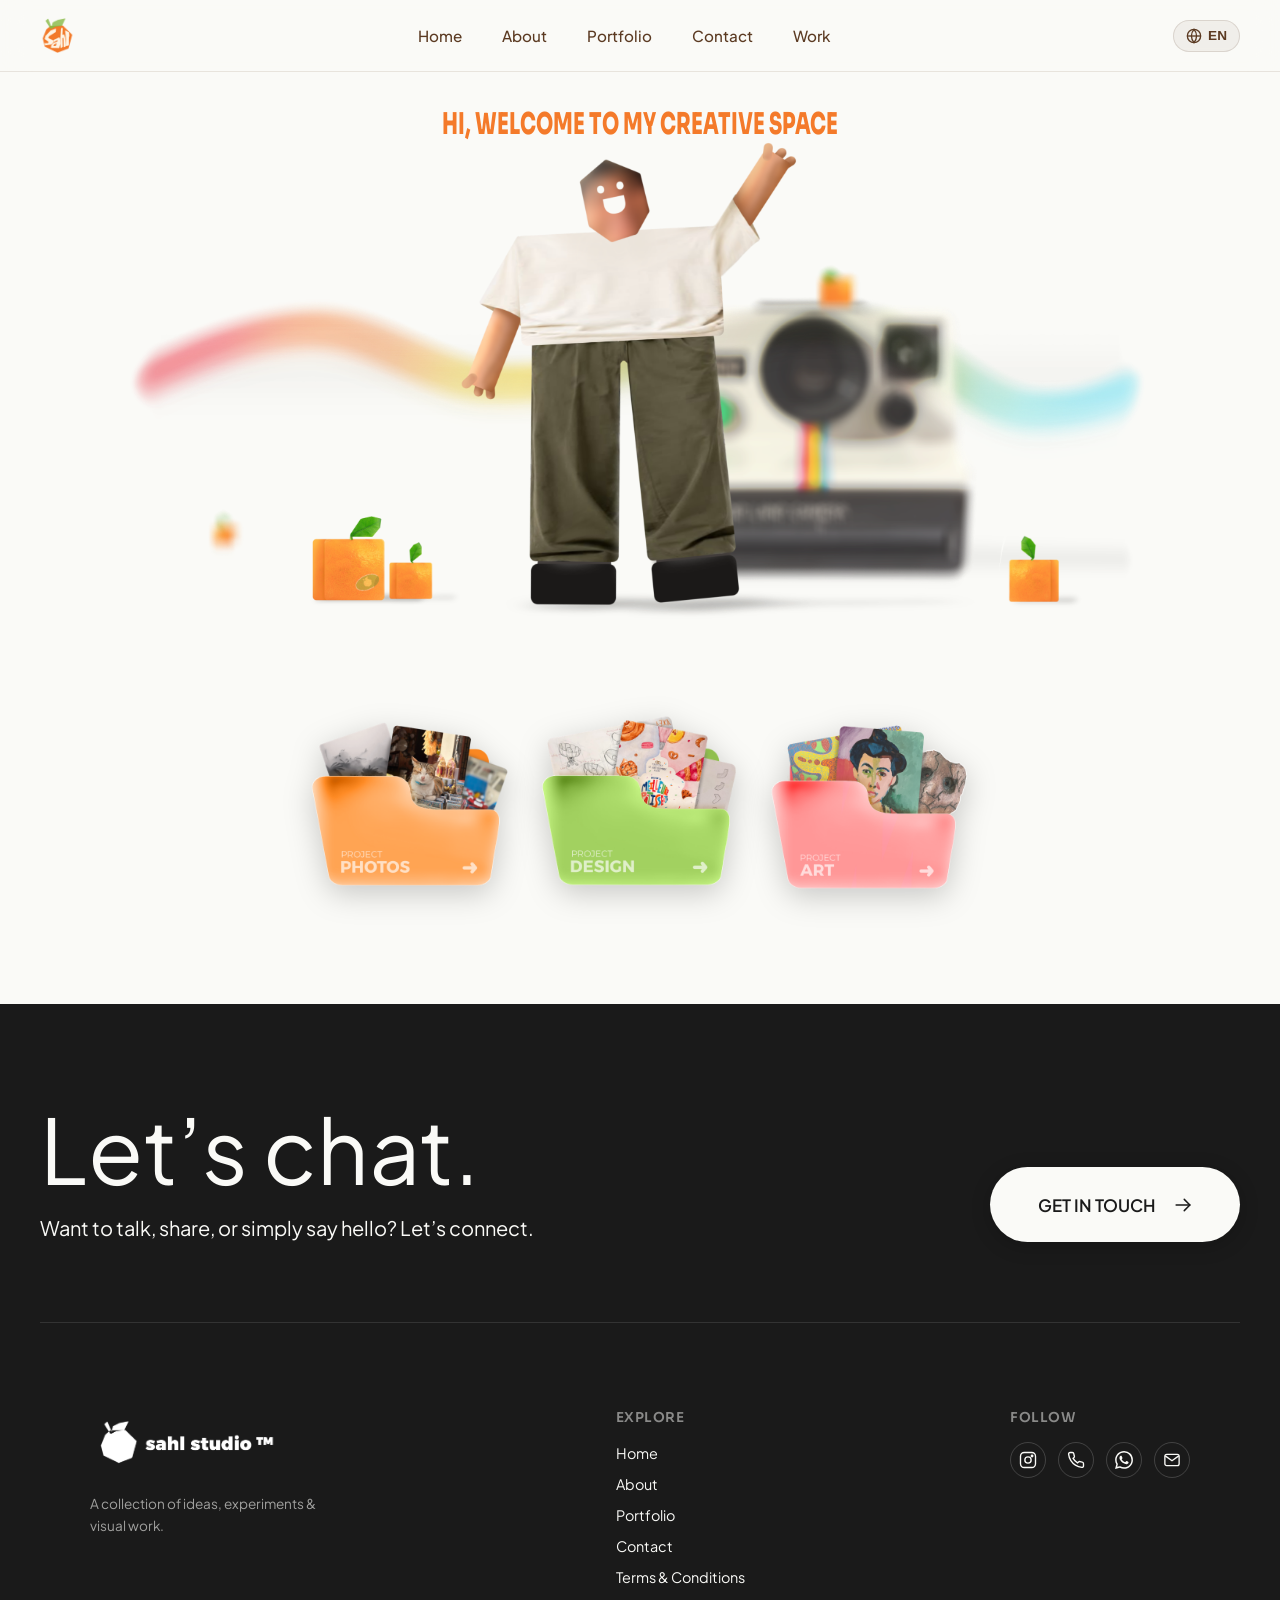
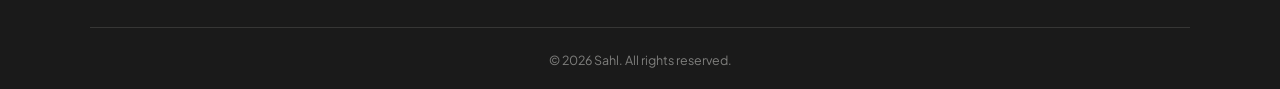
==== commit 4588ff0e: "Update website" ====
--- a/index.html
+++ b/index.html
@@ -18,6 +18,7 @@
     rel="stylesheet"
     href="https://fonts.googleapis.com/css2?family=Plus+Jakarta+Sans:wght@200..800&family=Sora:wght@100..800&display=swap"
 />
+        <meta name="color-scheme" content="light">
         <title>Sahl Portfolio</title>
     </head>
     <body>
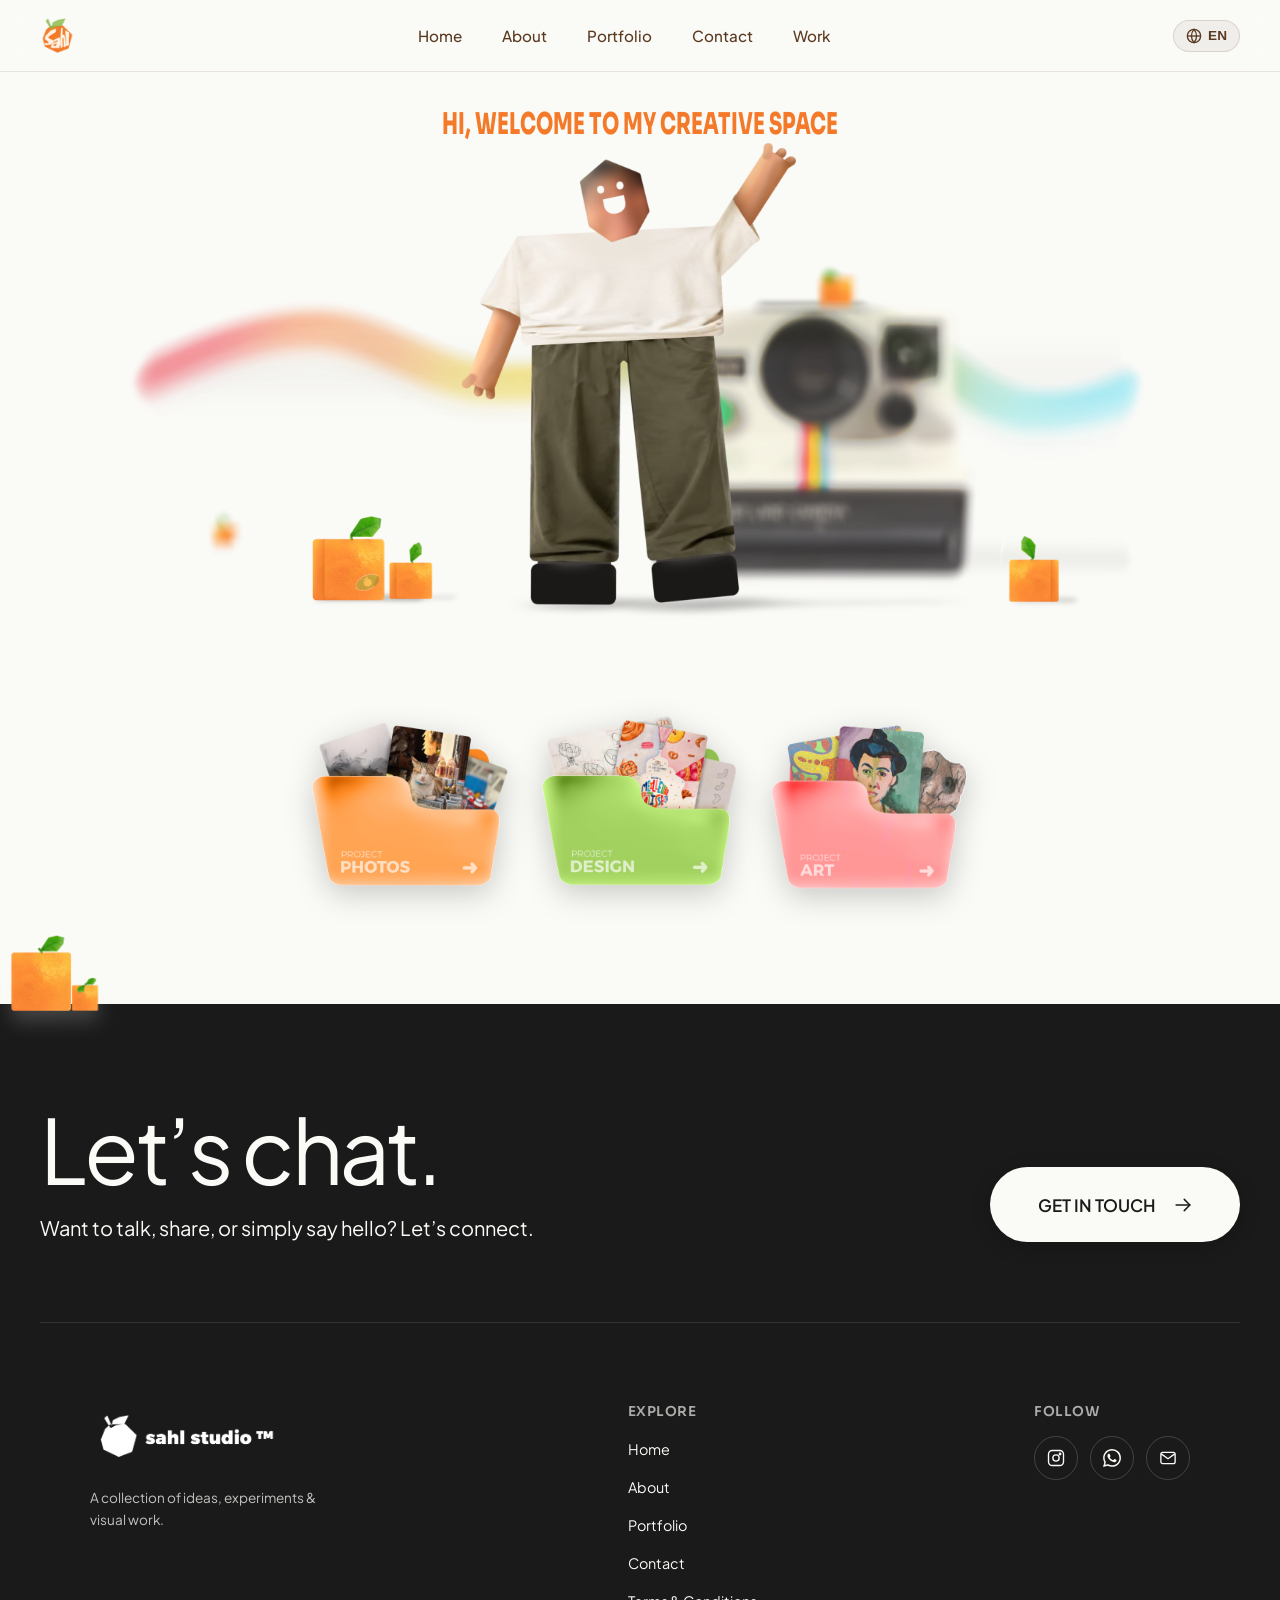
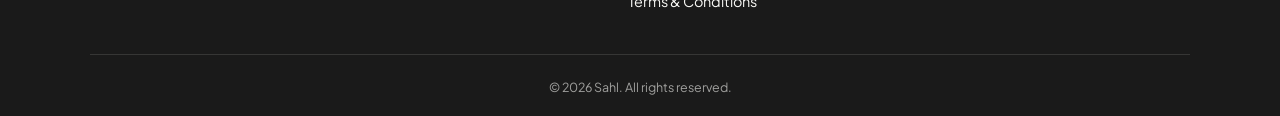
==== commit e74d81f1: "Update website" ====
--- a/index.html
+++ b/index.html
@@ -48,7 +48,10 @@
                 <a href="ART.html"><img src="images/home/link-img-art.webp" class="protected" /></a>
             </div>
         </section>
-
+        
+        <section class="footer-sub">
+            <img src="images/home/orange.webp" >
+        </section>
         <!-- =========================
            CONTACT SECTION
       ========================= -->
--- a/styles/style.css
+++ b/styles/style.css
@@ -32,27 +32,39 @@
     width: 80%;
     height: auto;
 }
+/* ========================================
+              PORTFOLIO
+======================================== */
 
 .portfolio {
     display: flex;
+
     justify-content: center;
-    margin: 40px 0 100px 0;
+
+    margin: 40px 0 100px;
 }
 
 .port-links {
     display: flex;
+
     justify-content: center;
     align-items: center;
+
     gap: 30px;
 }
 
 .port-links img {
     width: 200px;
+
     height: auto;
+
     display: block;
+
     filter: drop-shadow(0 8px 15px rgba(0, 0, 0, 0.2));
+
     transition: transform 0.3s ease;
 }
+
 .port-links img:hover {
     transform: scale(1.05);
 }
@@ -62,16 +74,26 @@
 ========================= */
 .contact-section {
     background: var(--black);
+
     color: var(--white);
+
     padding: 100px 40px 30px;
+
     margin-top: 30px;
 }
 
 .contact-top {
     display: flex;
+
     justify-content: space-between;
+
     align-items: flex-end;
+
     gap: 60px;
+
+    max-width: 1400px;
+
+    margin: 0 auto;
 }
 
 .contact-text {
@@ -80,45 +102,73 @@
 
 .contact-text h2 {
     margin: 0 0 20px;
-    font-size: 90px;
+
+    font-size: clamp(60px, 7vw, 90px);
+
     font-weight: 400;
+
     line-height: 1;
+
+    letter-spacing: -0.04em;
 }
 
 .contact-text p {
     margin: 0;
+
     max-width: 650px;
-    font-size: 20px;
+
+    font-size: clamp(17px, 2vw, 20px);
+
     line-height: 1.4;
 }
+
+/* CONTACT LINE */
 
 .contact-line {
     width: 100%;
+
+    max-width: 1400px;
+
     height: 1px;
+
     background: #333;
-    margin-top: 80px;
-}
+
+    margin: 80px auto 0;
+}
+
+/* CONTACT BUTTON */
+
 .contact-button {
     background: var(--white);
+
     color: var(--black);
 }
 
-/* ======= buttons css =======*/
-.about-button,
+/* ========================================
+              BUTTONS
+======================================== */
+
 .contact-button {
     min-width: 250px;
+
     height: 75px;
 
     display: flex;
+
     align-items: center;
     justify-content: center;
+
     gap: 18px;
 
     border-radius: 100px;
+
     text-decoration: none;
 
     font-size: 17px;
+
     font-weight: 600;
+
+    flex-shrink: 0;
 
     box-shadow: 0 4px 20px rgba(0, 0, 0, 0.2);
 
@@ -127,30 +177,48 @@
         box-shadow 0.2s ease,
         filter 0.2s ease;
 }
+
+/* BUTTON ARROW */
+
 .about-button .arrow,
 .contact-button .arrow {
     width: 20px;
+
     height: 20px;
-    display: flex;
+
+    display: flex;
+
     flex-shrink: 0;
 
     transition: transform 0.3s ease;
 }
+
 .contact-button svg {
     width: 100%;
+
     height: 100%;
 }
+
+/* BUTTON HOVER */
+
 .contact-button:hover {
     filter: brightness(1.1);
 }
+
 .contact-button:hover .arrow {
     transform: translateX(6px);
 }
+
+/* BUTTON ACTIVE */
+
 .contact-button:active {
     transform: translateY(3px);
+
     box-shadow: 0 1px 0 rgba(0, 0, 0, 0.2);
+
     filter: brightness(0.95);
 }
+
 /* ===== RESPONSIVE: phone size ===== */
 @media (max-width: 768px) {
     .hero {
@@ -179,42 +247,94 @@
         width: 180%;
         margin-top: 10px;
     }
+    /* ================================
+             PORTFOLIO
+    ================================ */
+
+    .portfolio {
+        margin: 40px 0 80px;
+    }
+
     .port-links {
         flex-direction: column;
-    }
-    .port-links {
+
         gap: 20px;
     }
+
+    .port-links img {
+        width: min(200px, 65vw);
+    }
+
+    /* ================================
+              CONTACT
+    ================================ */
+
     .contact-section {
         padding: 60px 24px 25px;
-    }
+
+        margin-top: 20px;
+    }
+
     .contact-top {
-        display: block;
-    }
+        display: flex;
+
+        flex-direction: column;
+
+        align-items: flex-start;
+
+        gap: 35px;
+    }
+
     .contact-text {
         max-width: none;
+
+        width: 100%;
     }
 
     .contact-text h2 {
-        font-size: 58px;
-        margin-bottom: 35px;
-        letter-spacing: -2px;
+        font-size: clamp(50px, 14vw, 68px);
+
+        margin-bottom: 28px;
+
+        letter-spacing: -0.04em;
     }
 
     .contact-text p {
-        font-size: 21px;
+        font-size: 20px;
+
         line-height: 1.45;
-        margin-bottom: 55px;
+
+        margin-bottom: 10px;
+
+        max-width: 600px;
     }
 
     .contact-button {
+        justify-content: center;
+
+        align-items: center;
+
         width: 100%;
+
         min-width: 0;
-        height: 95px;
-        font-size: 18px;
+
+        max-width: 300px;
+
+        height: 65px;
     }
 
     .contact-line {
         margin-top: 60px;
     }
 }
+
+.footer-sub {
+    margin-left: 3px;
+    position: absolute;
+}
+.footer-sub img {
+    width: 100px;
+    height: auto;
+    transform: translateY(-70px);
+    filter: drop-shadow(0 10px 10px rgba(250, 250, 250, 0.2));
+}
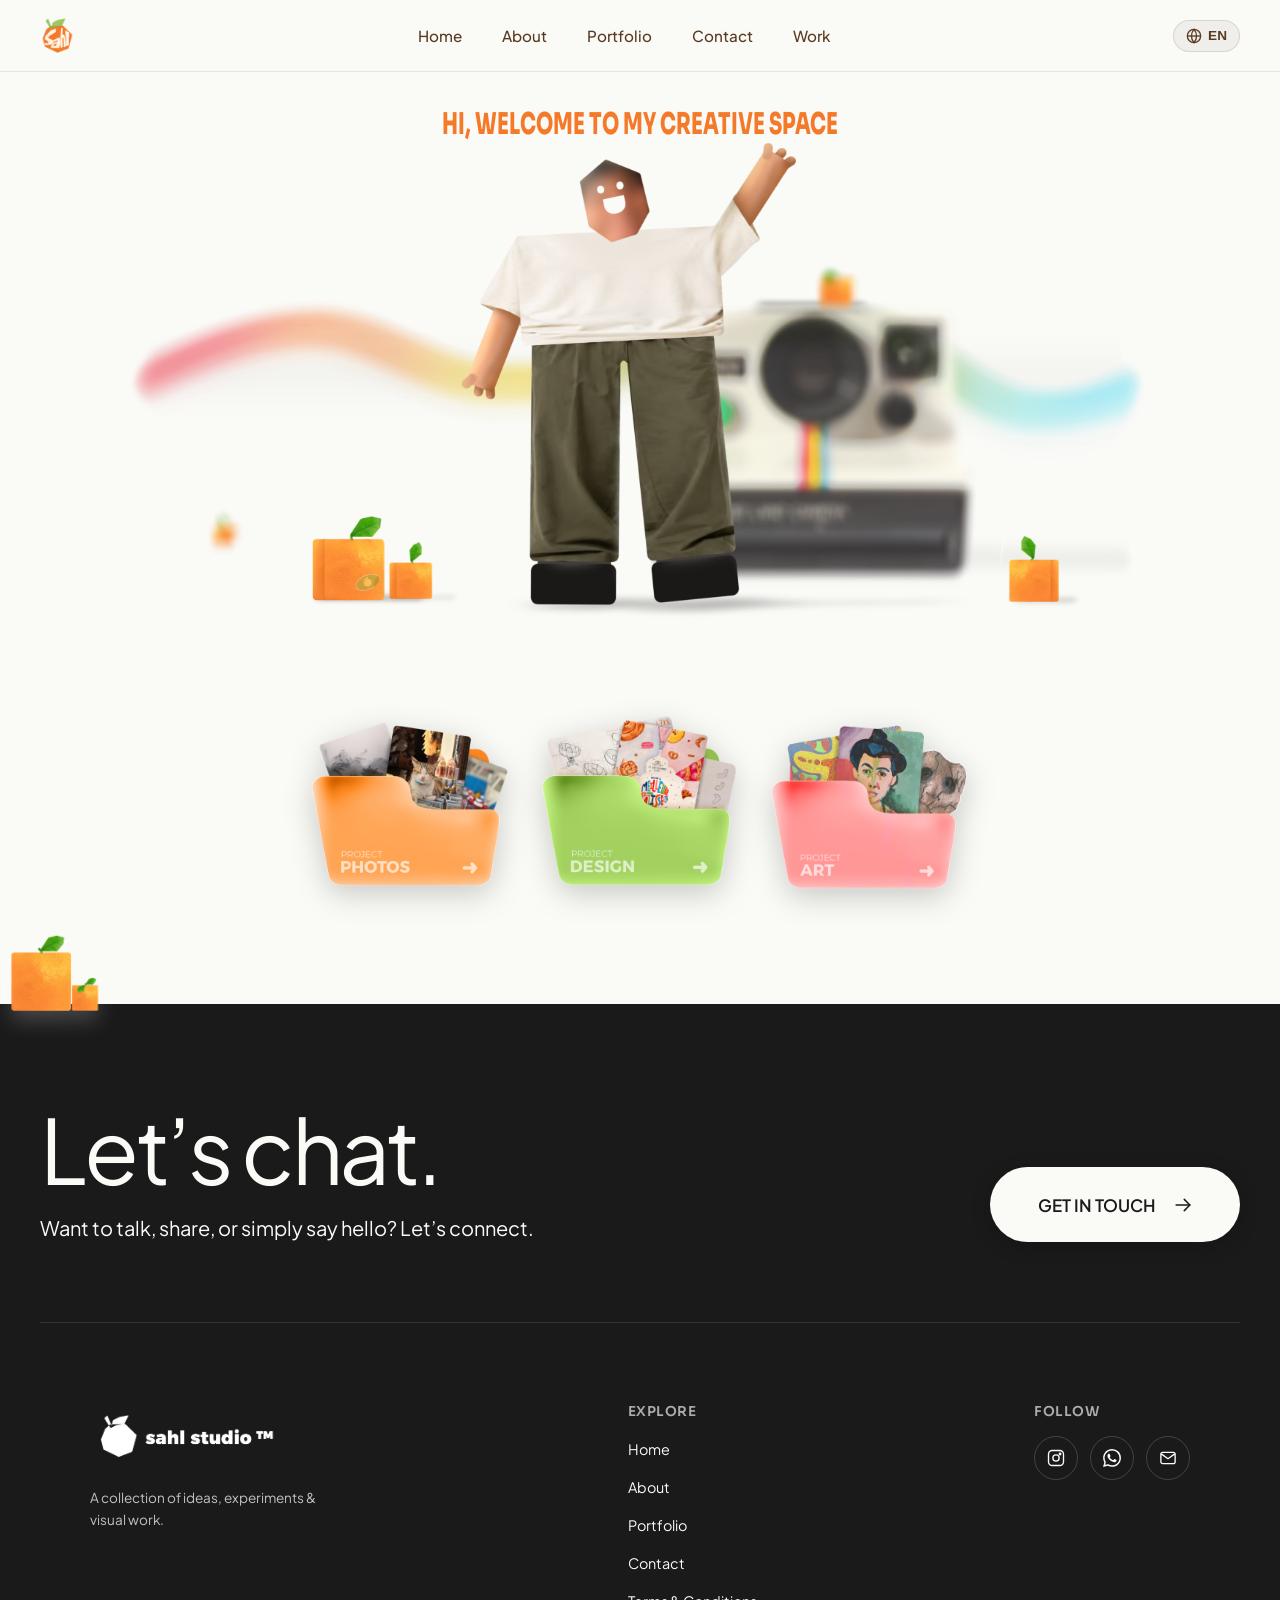
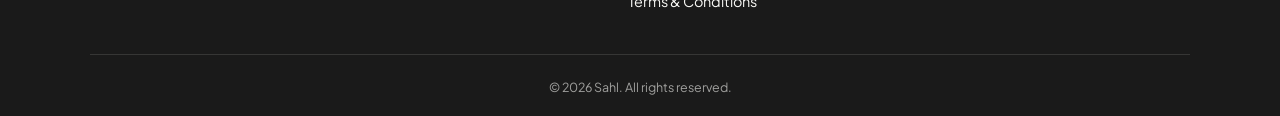
==== commit 71a2a02d: "Update website" ====
--- a/index.html
+++ b/index.html
@@ -13,12 +13,12 @@
         <meta property="og:type" content="website" />
         <link rel="stylesheet" href="styles/style.css" />
         <link rel="preconnect" href="https://fonts.googleapis.com" />
-<link rel="preconnect" href="https://fonts.gstatic.com" crossorigin />
-<link
-    rel="stylesheet"
-    href="https://fonts.googleapis.com/css2?family=Plus+Jakarta+Sans:wght@200..800&family=Sora:wght@100..800&display=swap"
-/>
-        <meta name="color-scheme" content="light">
+        <link rel="preconnect" href="https://fonts.gstatic.com" crossorigin />
+        <link
+            rel="stylesheet"
+            href="https://fonts.googleapis.com/css2?family=Plus+Jakarta+Sans:wght@200..800&family=Sora:wght@100..800&display=swap"
+        />
+        <meta name="color-scheme" content="light" />
         <title>Sahl Portfolio</title>
     </head>
     <body>
@@ -48,9 +48,9 @@
                 <a href="ART.html"><img src="images/home/link-img-art.webp" class="protected" /></a>
             </div>
         </section>
-        
+
         <section class="footer-sub">
-            <img src="images/home/orange.webp" >
+            <img src="images/home/orange.webp" />
         </section>
         <!-- =========================
            CONTACT SECTION
--- a/styles/style.css
+++ b/styles/style.css
@@ -337,4 +337,4 @@
     height: auto;
     transform: translateY(-70px);
     filter: drop-shadow(0 10px 10px rgba(250, 250, 250, 0.2));
-}+}
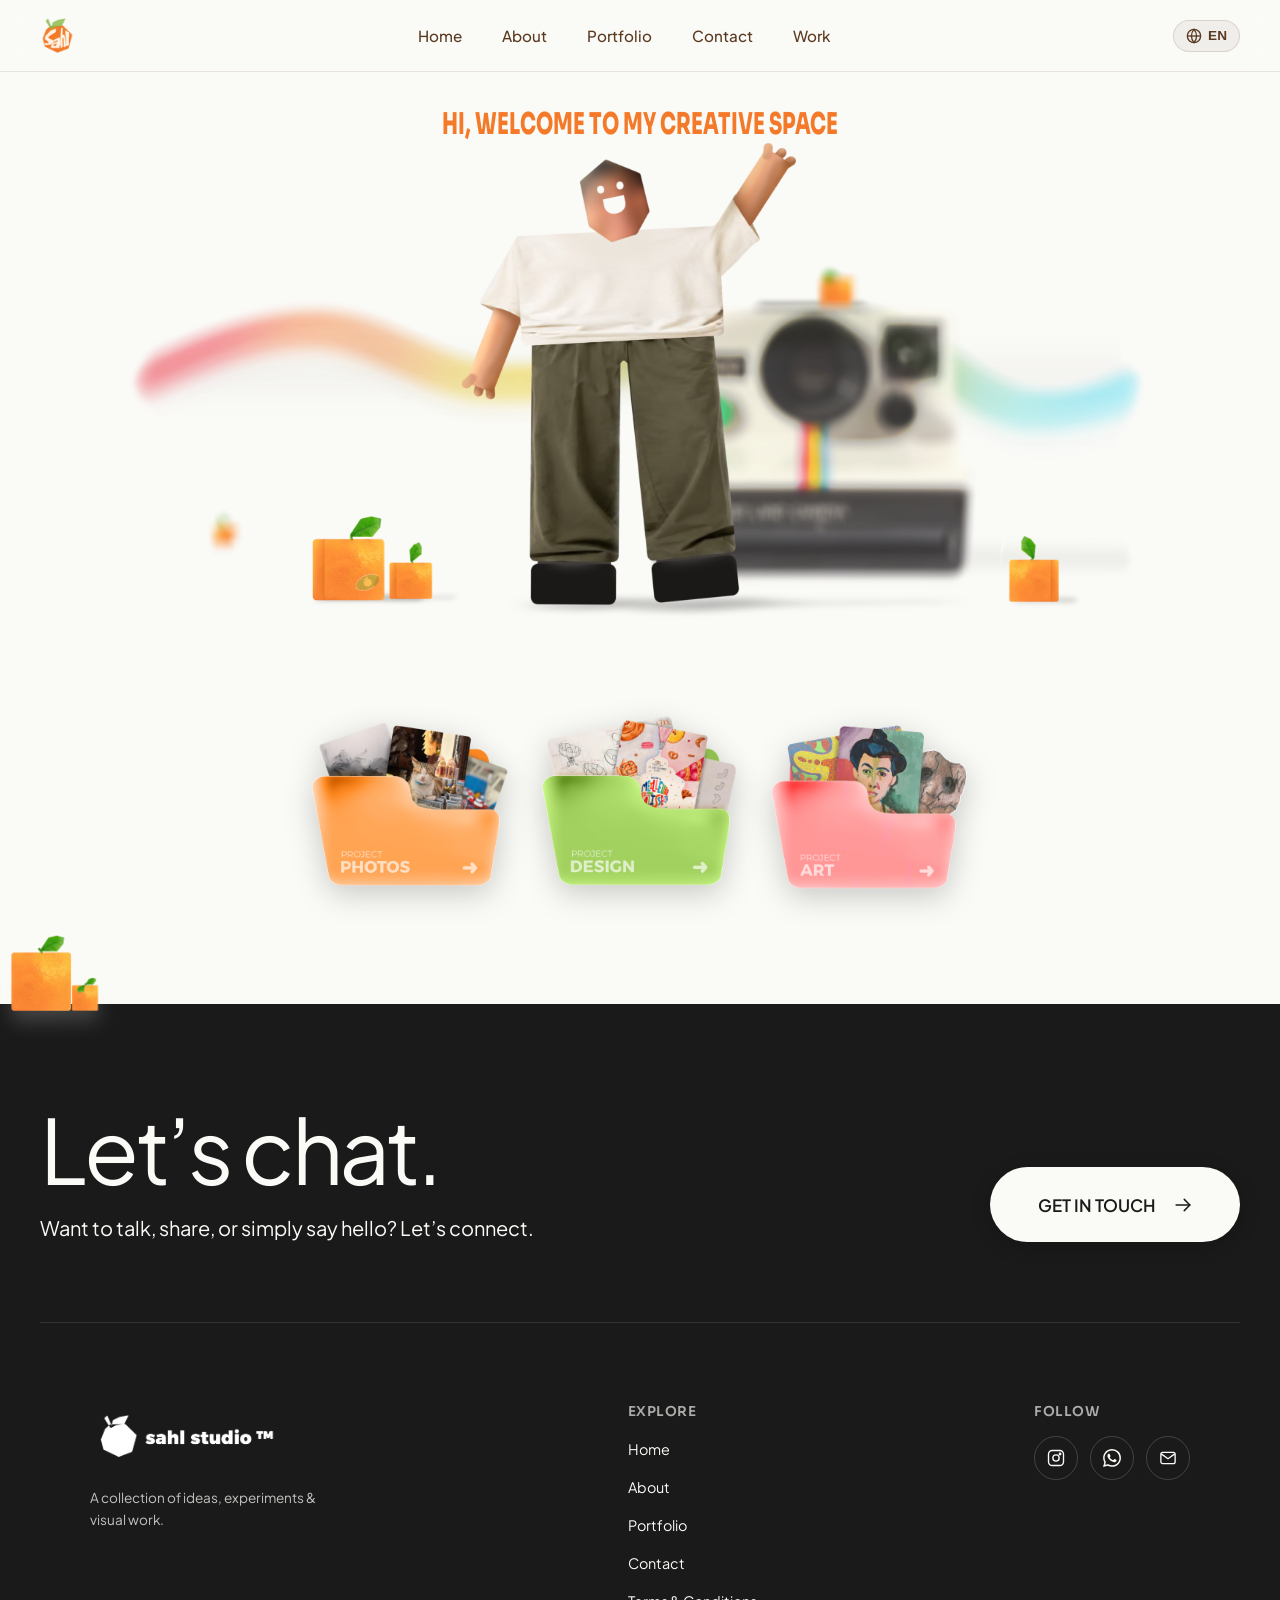
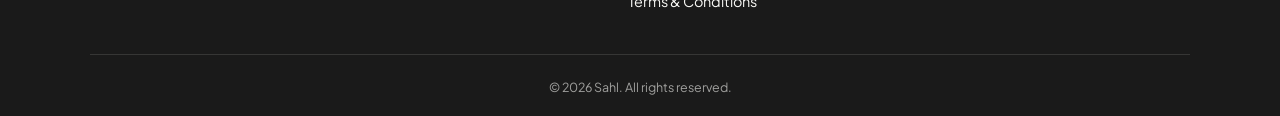
==== commit 31c72e49: "Update website" ====
--- a/index.html
+++ b/index.html
@@ -48,7 +48,16 @@
                 <a href="ART.html"><img src="images/home/link-img-art.webp" class="protected" /></a>
             </div>
         </section>
+      <!-- about section -->
+   <!--   <section class="about">
+        <div class="g1"><img src="images/home/"></div>
+        <div class="g2">2</div>
+        <div class="g3">3</div>
+        <div class="g4">4</div>
+      </section> -->
 
+      
+      <!-- footer sub --> 
         <section class="footer-sub">
             <img src="images/home/orange.webp" />
         </section>
--- a/styles/style.css
+++ b/styles/style.css
@@ -338,3 +338,32 @@
     transform: translateY(-70px);
     filter: drop-shadow(0 10px 10px rgba(250, 250, 250, 0.2));
 }
+
+/* ======== about section ======= */
+
+.about {
+    display: grid;
+    flex-direction: grid;
+    gap: 20px;
+    margin-bottom: 30px;
+    grid-template-columns: 100px 200px;
+    grid-template-rows: 100px 100px;
+    justify-content: center;
+}
+.about div {
+    background-color: var(--black);
+    padding: 20px;
+}
+.g4,
+.g3,
+.g2 {
+    border-radius: 20px;
+}
+
+.g1 {
+    border-radius: 100px;
+}
+.g1 img {
+    width: 50px;
+    height: about;
+}
